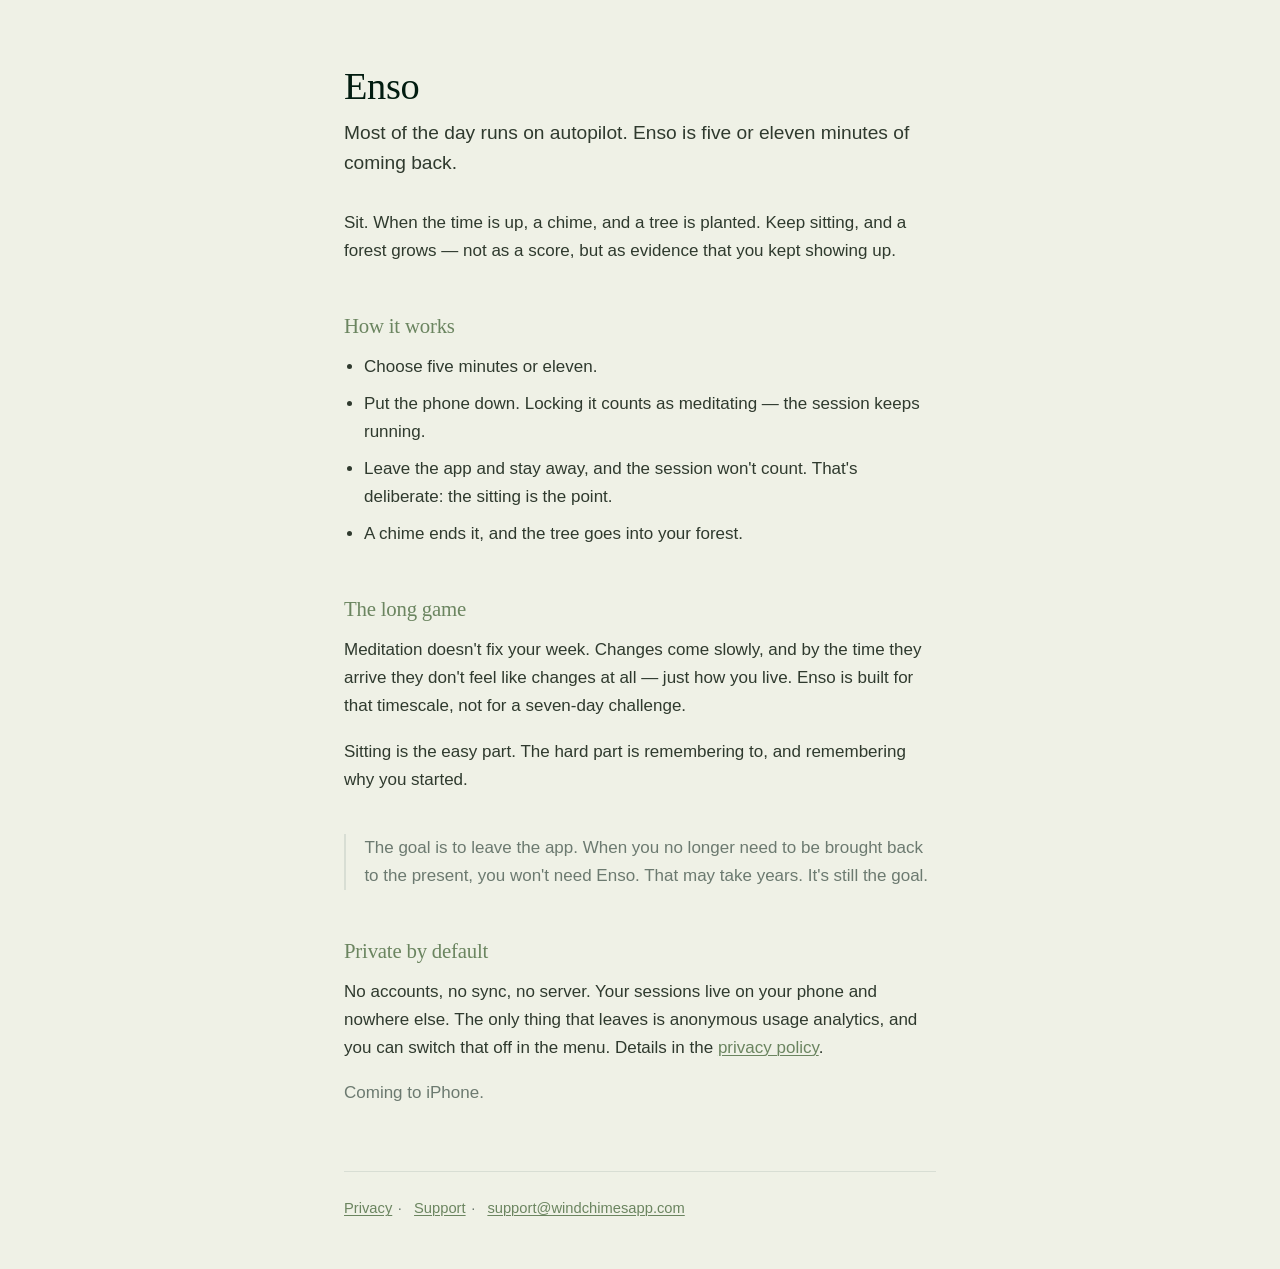
==== index.html @ 78f7930f "Enso website: landing, privacy, support" ====
<!doctype html>
<html lang="en">
<head>
<meta charset="utf-8">
<meta name="viewport" content="width=device-width, initial-scale=1">
<title>Enso — a meditation timer for coming back to the present</title>
<meta name="description" content="Enso is a five- or eleven-minute meditation timer for iPhone. Sit, and a tree is planted. Keep sitting, and a forest grows.">
<link rel="stylesheet" href="/styles.css">
</head>
<body>
<div class="wrap">

  <h1>Enso</h1>
  <p class="lede">Most of the day runs on autopilot. Enso is five or eleven minutes of coming back.</p>

  <p>Sit. When the time is up, a chime, and a tree is planted. Keep sitting, and a forest grows — not as a score, but as evidence that you kept showing up.</p>

  <h2>How it works</h2>
  <ul>
    <li>Choose five minutes or eleven.</li>
    <li>Put the phone down. Locking it counts as meditating — the session keeps running.</li>
    <li>Leave the app and stay away, and the session won't count. That's deliberate: the sitting is the point.</li>
    <li>A chime ends it, and the tree goes into your forest.</li>
  </ul>

  <h2>The long game</h2>
  <p>Meditation doesn't fix your week. Changes come slowly, and by the time they arrive they don't feel like changes at all — just how you live. Enso is built for that timescale, not for a seven-day challenge.</p>
  <p>Sitting is the easy part. The hard part is remembering to, and remembering why you started.</p>

  <div class="quiet">
    <p>The goal is to leave the app. When you no longer need to be brought back to the present, you won't need Enso. That may take years. It's still the goal.</p>
  </div>

  <h2>Private by default</h2>
  <p>No accounts, no sync, no server. Your sessions live on your phone and nowhere else. The only thing that leaves is anonymous usage analytics, and you can switch that off in the menu. Details in the <a href="/privacy">privacy policy</a>.</p>

  <p style="color:var(--muted)">Coming to iPhone.</p>

  <footer>
    <a href="/privacy">Privacy</a><span class="sep">·</span>
    <a href="/support">Support</a><span class="sep">·</span>
    <a href="mailto:support@windchimesapp.com">support@windchimesapp.com</a>
  </footer>

</div>
</body>
</html>
---- styles.css ----
/* Enso — windchimesapp.com. Palette lifted from the app's theme.ts (sage/ink). */
*, *::before, *::after { box-sizing: border-box; }

:root {
  --bg: #EFF1E6;
  --surface: #F7F8EF;
  --ink: #2F3A2E;
  --ink-strong: #021C10;
  --muted: #6C7A70;
  --accent: #6B8560;
  --rule: #D8DED4;
}

body {
  margin: 0;
  background: var(--bg);
  color: var(--ink);
  font: 17px/1.65 -apple-system, BlinkMacSystemFont, "Segoe UI", Roboto, sans-serif;
  -webkit-font-smoothing: antialiased;
}

.wrap {
  max-width: 40rem;
  margin: 0 auto;
  padding: 4rem 1.5rem 3rem;
}

h1, h2 {
  font-family: ui-serif, Georgia, "Times New Roman", serif;
  font-weight: 500;
  color: var(--ink-strong);
  letter-spacing: -0.01em;
}

h1 { font-size: 2.4rem; line-height: 1.15; margin: 0 0 0.6rem; }
h2 { font-size: 1.3rem; margin: 2.75rem 0 0.6rem; color: var(--accent); }
h3 { font-size: 1.02rem; margin: 1.75rem 0 0.35rem; color: var(--ink-strong); }

p { margin: 0 0 1.1rem; }
ul { margin: 0 0 1.4rem; padding-left: 1.25rem; }
li { margin-bottom: 0.55rem; }
strong { color: var(--ink-strong); font-weight: 600; }

a { color: var(--accent); text-decoration-thickness: 1px; text-underline-offset: 2px; }
a:hover { color: var(--ink-strong); }

/* Wordmark, top-left on every page */
.mark {
  display: inline-block;
  font-family: ui-serif, Georgia, serif;
  font-size: 1.05rem;
  color: var(--muted);
  text-decoration: none;
  margin-bottom: 2.5rem;
  letter-spacing: 0.08em;
  text-transform: lowercase;
}
.mark:hover { color: var(--ink-strong); }

.lede { font-size: 1.2rem; line-height: 1.55; color: var(--ink); margin-bottom: 2rem; }
.stamp { color: var(--muted); font-size: 0.92rem; letter-spacing: 0.02em; margin-bottom: 2.5rem; }

/* The one pulled-out line — used sparingly, once per page at most. */
.quiet {
  border-left: 2px solid var(--rule);
  padding-left: 1.15rem;
  margin: 2.5rem 0;
  color: var(--muted);
}
.quiet p { margin: 0; }

.card {
  background: var(--surface);
  border: 1px solid var(--rule);
  border-radius: 12px;
  padding: 1.25rem 1.4rem;
  margin: 1.5rem 0 2rem;
}
.card p:last-child { margin-bottom: 0; }

footer {
  margin-top: 4rem;
  padding-top: 1.5rem;
  border-top: 1px solid var(--rule);
  color: var(--muted);
  font-size: 0.92rem;
}
footer a { margin-right: 0.35rem; }
footer .sep { margin-right: 0.5rem; }

@media (max-width: 30rem) {
  .wrap { padding-top: 2.5rem; }
  h1 { font-size: 2rem; }
}
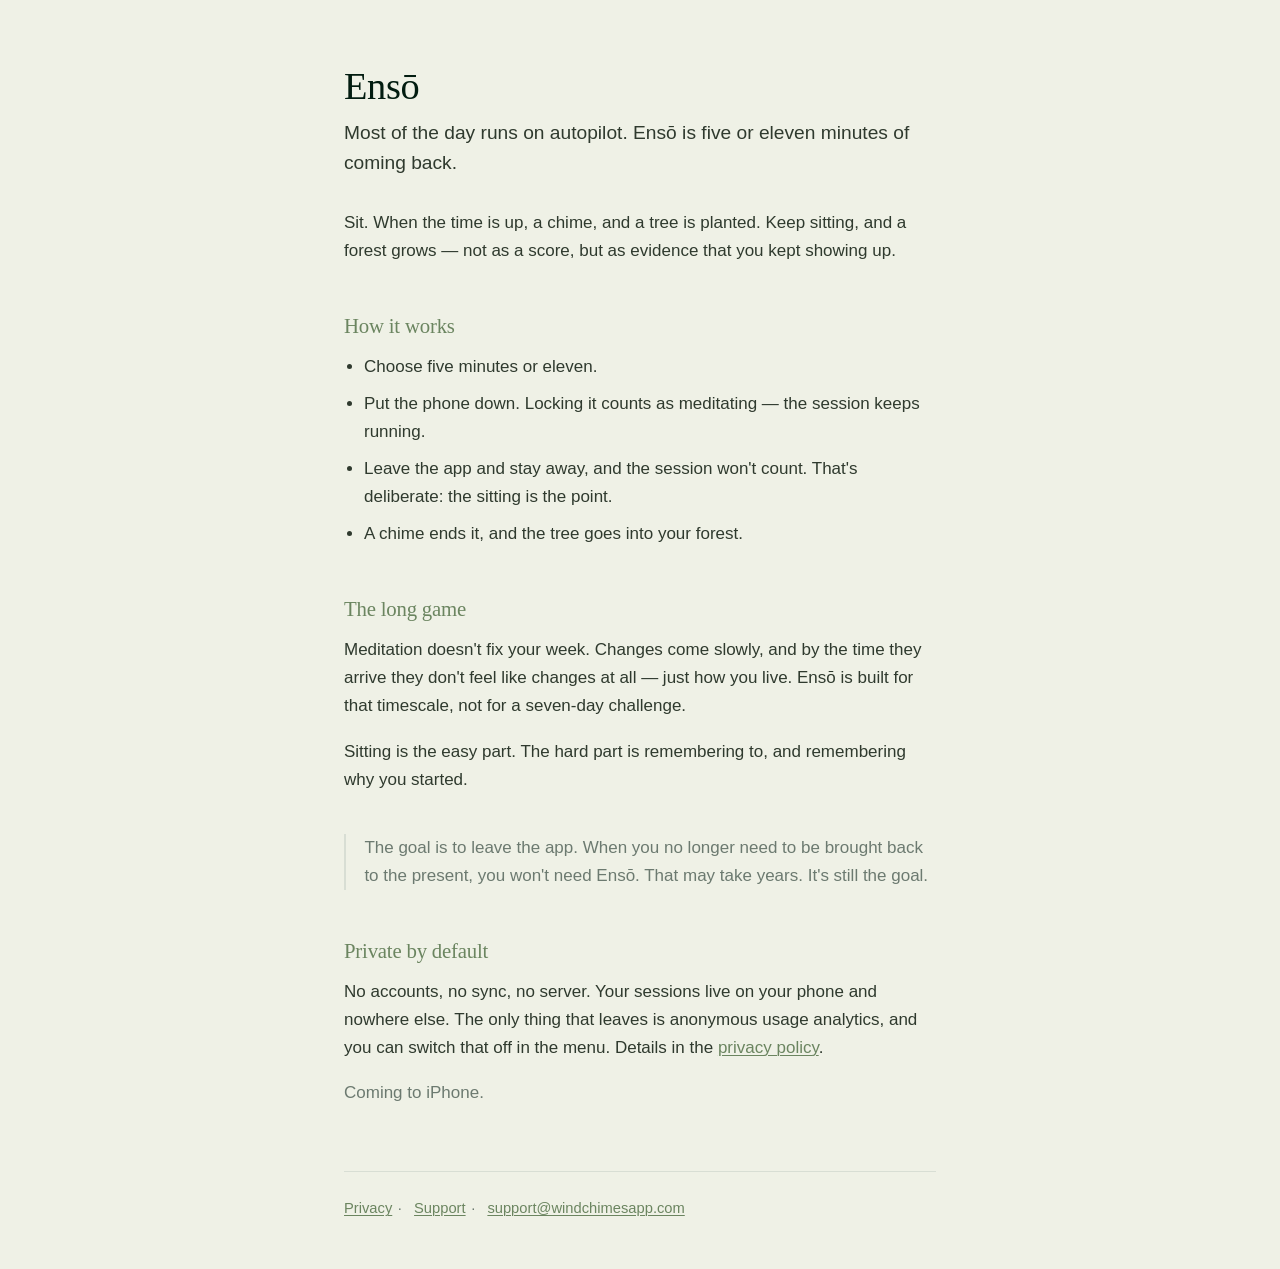
==== commit 305e8ba7: "Adopt Ensō for all user-facing copy Owner rule: Ensō everywhere a user can see it, enso for identifi" ====
--- a/index.html
+++ b/index.html
@@ -3,15 +3,15 @@
 <head>
 <meta charset="utf-8">
 <meta name="viewport" content="width=device-width, initial-scale=1">
-<title>Enso — a meditation timer for coming back to the present</title>
-<meta name="description" content="Enso is a five- or eleven-minute meditation timer for iPhone. Sit, and a tree is planted. Keep sitting, and a forest grows.">
+<title>Ensō — a meditation timer for coming back to the present</title>
+<meta name="description" content="Ensō is a five- or eleven-minute meditation timer for iPhone. Sit, and a tree is planted. Keep sitting, and a forest grows.">
 <link rel="stylesheet" href="/styles.css">
 </head>
 <body>
 <div class="wrap">
 
-  <h1>Enso</h1>
-  <p class="lede">Most of the day runs on autopilot. Enso is five or eleven minutes of coming back.</p>
+  <h1>Ensō</h1>
+  <p class="lede">Most of the day runs on autopilot. Ensō is five or eleven minutes of coming back.</p>
 
   <p>Sit. When the time is up, a chime, and a tree is planted. Keep sitting, and a forest grows — not as a score, but as evidence that you kept showing up.</p>
 
@@ -24,11 +24,11 @@
   </ul>
 
   <h2>The long game</h2>
-  <p>Meditation doesn't fix your week. Changes come slowly, and by the time they arrive they don't feel like changes at all — just how you live. Enso is built for that timescale, not for a seven-day challenge.</p>
+  <p>Meditation doesn't fix your week. Changes come slowly, and by the time they arrive they don't feel like changes at all — just how you live. Ensō is built for that timescale, not for a seven-day challenge.</p>
   <p>Sitting is the easy part. The hard part is remembering to, and remembering why you started.</p>
 
   <div class="quiet">
-    <p>The goal is to leave the app. When you no longer need to be brought back to the present, you won't need Enso. That may take years. It's still the goal.</p>
+    <p>The goal is to leave the app. When you no longer need to be brought back to the present, you won't need Ensō. That may take years. It's still the goal.</p>
   </div>
 
   <h2>Private by default</h2>
